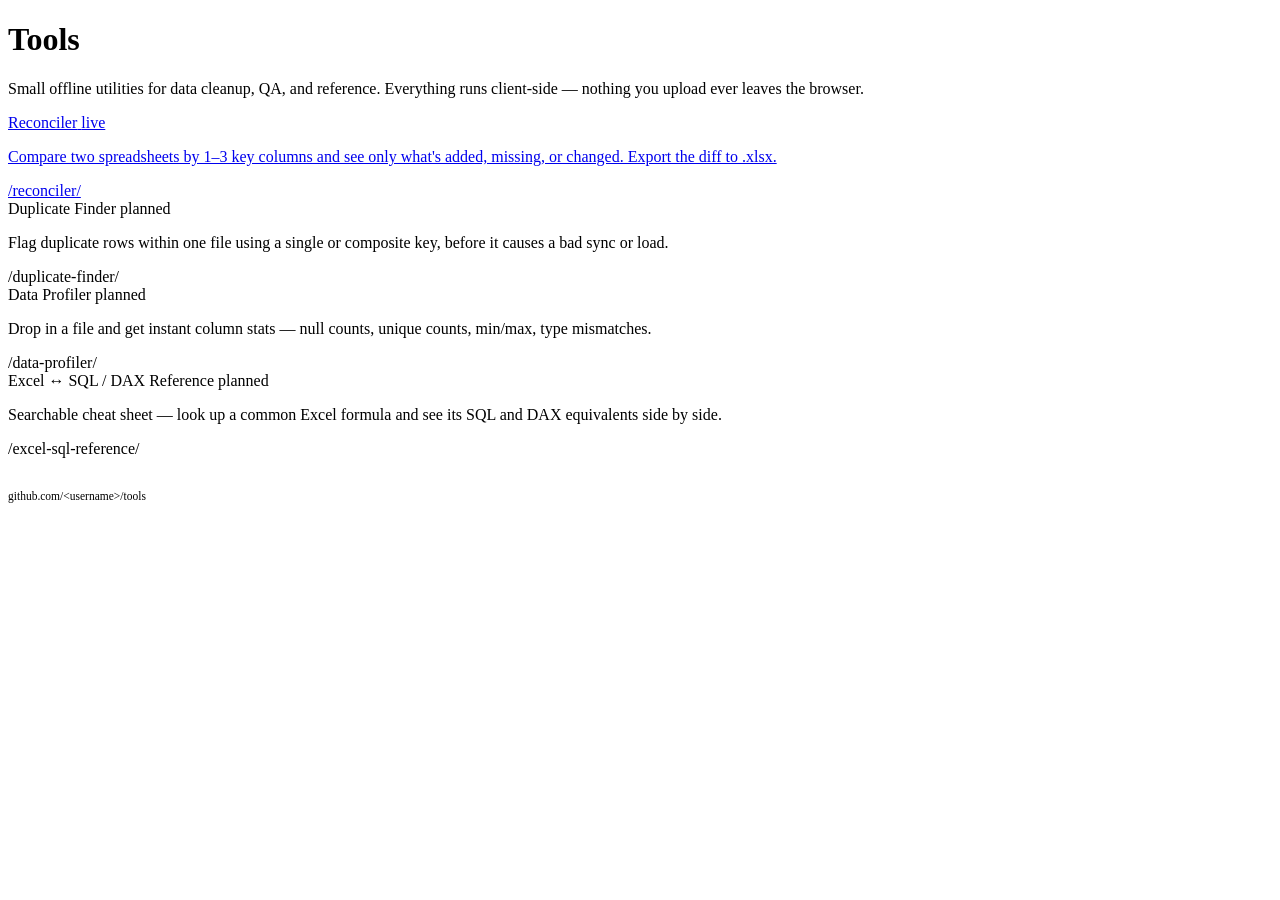
==== index.html @ feb7e358 "Add files via upload" ====
<!DOCTYPE html>
<html lang="en">
<head>
<meta charset="UTF-8">
<meta name="viewport" content="width=device-width, initial-scale=1.0">
<title>Tools</title>
<link rel="stylesheet" href="assets/shared.css">
<style>
  /* Landing-page-only tweaks */
  .footnote { margin-top: 2rem; color: var(--text-faint); font-size: 11.5px; font-family: var(--mono); }
</style>
</head>
<body>
<div class="app">
  <div class="hub-header">
    <h1>Tools</h1>
    <p class="subtitle">Small offline utilities for data cleanup, QA, and reference. Everything runs client-side — nothing you upload ever leaves the browser.</p>
  </div>

  <div class="tool-grid">

    <a class="tool-card" href="reconciler/">
      <div class="tool-card-top">
        <span class="tool-card-name">Reconciler</span>
        <span class="status-dot live">live</span>
      </div>
      <p class="tool-card-desc">Compare two spreadsheets by 1–3 key columns and see only what's added, missing, or changed. Export the diff to .xlsx.</p>
      <span class="tool-card-path">/reconciler/</span>
    </a>

    <div class="tool-card planned">
      <div class="tool-card-top">
        <span class="tool-card-name">Duplicate Finder</span>
        <span class="status-dot">planned</span>
      </div>
      <p class="tool-card-desc">Flag duplicate rows within one file using a single or composite key, before it causes a bad sync or load.</p>
      <span class="tool-card-path">/duplicate-finder/</span>
    </div>

    <div class="tool-card planned">
      <div class="tool-card-top">
        <span class="tool-card-name">Data Profiler</span>
        <span class="status-dot">planned</span>
      </div>
      <p class="tool-card-desc">Drop in a file and get instant column stats — null counts, unique counts, min/max, type mismatches.</p>
      <span class="tool-card-path">/data-profiler/</span>
    </div>

    <div class="tool-card planned">
      <div class="tool-card-top">
        <span class="tool-card-name">Excel ↔ SQL / DAX Reference</span>
        <span class="status-dot">planned</span>
      </div>
      <p class="tool-card-desc">Searchable cheat sheet — look up a common Excel formula and see its SQL and DAX equivalents side by side.</p>
      <span class="tool-card-path">/excel-sql-reference/</span>
    </div>

  </div>

  <p class="footnote">github.com/&lt;username&gt;/tools</p>
</div>
</body>
</html>
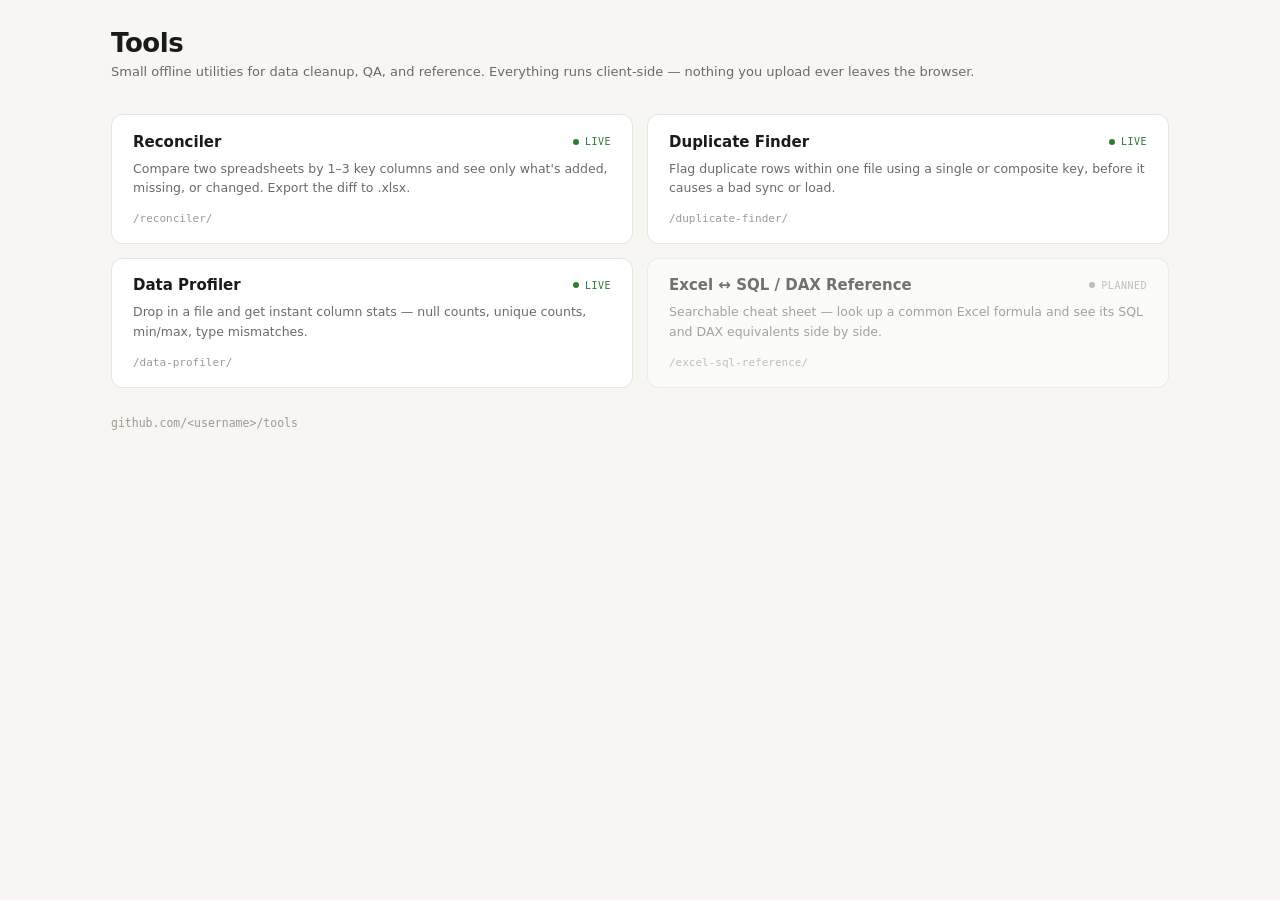
==== commit 7869a71d: "Update index.html" ====
--- a/index.html
+++ b/index.html
@@ -28,23 +28,23 @@
       <span class="tool-card-path">/reconciler/</span>
     </a>
 
-    <div class="tool-card planned">
+    <a class="tool-card" href="duplicate-finder/">
       <div class="tool-card-top">
         <span class="tool-card-name">Duplicate Finder</span>
-        <span class="status-dot">planned</span>
+        <span class="status-dot live">live</span>
       </div>
       <p class="tool-card-desc">Flag duplicate rows within one file using a single or composite key, before it causes a bad sync or load.</p>
       <span class="tool-card-path">/duplicate-finder/</span>
-    </div>
+    </a>
 
-    <div class="tool-card planned">
+    <a class="tool-card" href="data-profiler/">
       <div class="tool-card-top">
         <span class="tool-card-name">Data Profiler</span>
-        <span class="status-dot">planned</span>
+        <span class="status-dot live">live</span>
       </div>
       <p class="tool-card-desc">Drop in a file and get instant column stats — null counts, unique counts, min/max, type mismatches.</p>
       <span class="tool-card-path">/data-profiler/</span>
-    </div>
+    </a>
 
     <div class="tool-card planned">
       <div class="tool-card-top">
--- a/assets/shared.css
+++ b/assets/shared.css
@@ -0,0 +1,311 @@
+/* ============================================================
+   tools/assets/shared.css
+   Shared tokens + components for the whole "tools" hub.
+   Every tool page includes this, then adds only what's unique
+   to that tool in its own <style> block.
+   ============================================================ */
+
+*, *::before, *::after { box-sizing: border-box; margin: 0; padding: 0; }
+
+:root {
+  --bg: #f7f6f3;
+  --surface: #ffffff;
+  --surface2: #f1f0ec;
+  --border: rgba(0,0,0,0.10);
+  --border-strong: rgba(0,0,0,0.18);
+  --text: #1a1a18;
+  --text-muted: #6b6b66;
+  --text-faint: #9c9a93;
+  --accent: #1a1a18;
+
+  --added: #e8f5e9;
+  --added-border: #81c784;
+  --added-text: #2e7d32;
+  --removed: #fce4ec;
+  --removed-border: #e57373;
+  --removed-text: #c62828;
+  --changed: #fff8e1;
+  --changed-border: #ffb74d;
+  --changed-text: #e65100;
+
+  --live-dot: #2e7d32;
+  --planned-dot: var(--text-faint);
+
+  --radius: 8px;
+  --radius-lg: 12px;
+  --mono: ui-monospace, "SF Mono", "Cascadia Code", Consolas, monospace;
+
+  font-size: 14px;
+  font-family: system-ui, -apple-system, sans-serif;
+}
+
+@media (prefers-color-scheme: dark) {
+  :root {
+    --bg: #1c1c1a;
+    --surface: #242422;
+    --surface2: #2e2e2c;
+    --border: rgba(255,255,255,0.10);
+    --border-strong: rgba(255,255,255,0.18);
+    --text: #e8e6df;
+    --text-muted: #a09e97;
+    --text-faint: #6b6966;
+    --accent: #e8e6df;
+
+    --added: #1b3a1f;
+    --added-border: #4caf50;
+    --added-text: #81c784;
+    --removed: #3a1b1f;
+    --removed-border: #ef5350;
+    --removed-text: #ef9a9a;
+    --changed: #3a2f10;
+    --changed-border: #ffa726;
+    --changed-text: #ffcc02;
+
+    --live-dot: #81c784;
+    --planned-dot: var(--text-faint);
+  }
+}
+
+body { background: var(--bg); color: var(--text); min-height: 100vh; }
+.app { max-width: 1100px; margin: 0 auto; padding: 2rem 1.5rem; }
+
+a { color: inherit; }
+
+/* ── Hub nav — sits atop every tool page, links back to the index ── */
+.hub-nav {
+  max-width: 1100px;
+  margin: 0 auto;
+  padding: 14px 1.5rem 0;
+  display: flex;
+  align-items: center;
+  gap: 8px;
+  font-family: var(--mono);
+  font-size: 12px;
+  color: var(--text-faint);
+}
+.hub-nav a { text-decoration: none; color: var(--text-muted); }
+.hub-nav a:hover { color: var(--text); }
+.hub-nav .sep { color: var(--border-strong); }
+.hub-nav .current { color: var(--text); }
+
+/* ── Page header ── */
+header.tool-header { margin-bottom: 2.5rem; }
+header.tool-header h1 { font-size: 22px; font-weight: 600; letter-spacing: -0.3px; }
+header.tool-header .subtitle { color: var(--text-muted); margin-top: 4px; font-size: 13px; }
+
+/* ── Upload / drop zones ── */
+.upload-grid { display: grid; grid-template-columns: 1fr 1fr; gap: 16px; margin-bottom: 1.5rem; }
+.upload-grid.single { grid-template-columns: 1fr; max-width: 460px; }
+
+.drop-zone {
+  border: 1.5px dashed var(--border-strong);
+  border-radius: var(--radius-lg);
+  padding: 2rem 1.5rem;
+  text-align: center;
+  cursor: pointer;
+  transition: background 0.15s, border-color 0.15s;
+  background: var(--surface);
+  position: relative;
+}
+.drop-zone:hover, .drop-zone.drag-over { background: var(--surface2); border-color: var(--accent); }
+.drop-zone input[type=file] { position: absolute; inset: 0; opacity: 0; cursor: pointer; width: 100%; height: 100%; }
+.drop-icon { font-size: 28px; margin-bottom: 8px; opacity: 0.5; }
+.drop-label { font-weight: 500; font-size: 13px; }
+.drop-sub { color: var(--text-faint); font-size: 12px; margin-top: 4px; }
+.drop-zone.loaded { border-style: solid; border-color: var(--border-strong); }
+
+/* ── Config panel (key columns, options, etc.) ── */
+.config-panel {
+  background: var(--surface);
+  border: 0.5px solid var(--border);
+  border-radius: var(--radius-lg);
+  padding: 1.25rem 1.5rem;
+  margin-bottom: 1.5rem;
+}
+.config-panel-header {
+  display: flex;
+  align-items: center;
+  justify-content: space-between;
+  margin-bottom: 1rem;
+}
+.config-panel-title { font-size: 13px; font-weight: 600; }
+.segmented-btns { display: flex; gap: 6px; }
+.segmented-btn {
+  background: var(--surface2);
+  border: 0.5px solid var(--border-strong);
+  border-radius: 6px;
+  padding: 4px 12px;
+  font-size: 12px;
+  cursor: pointer;
+  color: var(--text-muted);
+  transition: background 0.1s;
+}
+.segmented-btn.active { background: var(--accent); color: var(--bg); border-color: var(--accent); }
+
+.config-rows { display: flex; flex-direction: column; gap: 10px; }
+.config-row {
+  display: grid;
+  grid-template-columns: 20px 1fr 1fr;
+  gap: 14px;
+  align-items: center;
+}
+.config-row-num { font-size: 11px; font-weight: 600; color: var(--text-faint); text-align: center; }
+.config-row.hidden { display: none; }
+
+.field { display: flex; flex-direction: column; gap: 5px; }
+.field label { font-size: 11px; font-weight: 500; color: var(--text-muted); text-transform: uppercase; letter-spacing: 0.5px; }
+.field select, .field input[type=text], .field input[type=number] {
+  background: var(--surface2);
+  border: 1px solid var(--border-strong);
+  border-radius: var(--radius);
+  padding: 7px 10px;
+  color: var(--text);
+  font-size: 13px;
+}
+.field select { cursor: pointer; }
+
+/* ── Buttons ── */
+.run-row { display: flex; justify-content: flex-end; margin-bottom: 1.5rem; }
+.btn-primary {
+  background: var(--accent);
+  color: var(--bg);
+  border: none;
+  border-radius: var(--radius);
+  padding: 9px 26px;
+  font-size: 13px;
+  font-weight: 600;
+  cursor: pointer;
+  transition: opacity 0.15s;
+}
+.btn-primary:hover { opacity: 0.85; }
+.btn-primary:disabled { opacity: 0.35; cursor: not-allowed; }
+
+/* ── Summary stat cards ── */
+.summary-grid { display: grid; grid-template-columns: repeat(3, 1fr); gap: 12px; margin-bottom: 1.5rem; }
+.summary-grid.cols-2 { grid-template-columns: repeat(2, 1fr); }
+.summary-grid.cols-4 { grid-template-columns: repeat(4, 1fr); }
+.stat-card { background: var(--surface); border: 0.5px solid var(--border); border-radius: var(--radius); padding: 14px 16px; }
+.stat-label { font-size: 11px; font-weight: 500; color: var(--text-muted); text-transform: uppercase; letter-spacing: 0.5px; margin-bottom: 4px; }
+.stat-value { font-size: 24px; font-weight: 600; }
+.stat-value.added { color: var(--added-text); }
+.stat-value.removed { color: var(--removed-text); }
+.stat-value.changed { color: var(--changed-text); }
+
+/* ── Badges ── */
+.badge { font-size: 11px; font-weight: 600; padding: 2px 8px; border-radius: 20px; }
+.badge.added { background: var(--added); color: var(--added-text); border: 1px solid var(--added-border); }
+.badge.removed { background: var(--removed); color: var(--removed-text); border: 1px solid var(--removed-border); }
+.badge.changed { background: var(--changed); color: var(--changed-text); border: 1px solid var(--changed-border); }
+
+/* ── Tables ── */
+.table-wrap { overflow-x: auto; border-radius: var(--radius); border: 0.5px solid var(--border); }
+table { width: 100%; border-collapse: collapse; font-size: 12.5px; }
+th {
+  background: var(--surface2);
+  padding: 8px 12px;
+  text-align: left;
+  font-size: 11px;
+  font-weight: 600;
+  color: var(--text-muted);
+  text-transform: uppercase;
+  letter-spacing: 0.4px;
+  border-bottom: 0.5px solid var(--border);
+  white-space: nowrap;
+  position: sticky;
+  top: 0;
+}
+th.key-col { color: var(--text); }
+td {
+  padding: 7px 12px;
+  border-bottom: 0.5px solid var(--border);
+  vertical-align: top;
+  max-width: 240px;
+  overflow: hidden;
+  text-overflow: ellipsis;
+  white-space: nowrap;
+}
+tr:last-child td { border-bottom: none; }
+tr.row-added td { background: var(--added); }
+tr.row-removed td { background: var(--removed); }
+.cell-old { color: var(--removed-text); text-decoration: line-through; font-size: 11px; display: block; }
+.cell-new { color: var(--changed-text); font-weight: 500; }
+
+/* ── Toolbar (filters + export) ── */
+.toolbar { display: flex; gap: 10px; align-items: center; margin-bottom: 1.5rem; flex-wrap: wrap; }
+.filter-btn {
+  background: var(--surface);
+  border: 0.5px solid var(--border-strong);
+  border-radius: 6px;
+  padding: 5px 12px;
+  font-size: 12px;
+  cursor: pointer;
+  color: var(--text-muted);
+  transition: background 0.1s;
+}
+.filter-btn.active { background: var(--accent); color: var(--bg); border-color: var(--accent); }
+.filter-btn:hover:not(.active) { background: var(--surface2); }
+.btn-secondary {
+  background: var(--surface);
+  border: 0.5px solid var(--border-strong);
+  border-radius: 6px;
+  padding: 5px 14px;
+  font-size: 12px;
+  cursor: pointer;
+  color: var(--text);
+  font-weight: 500;
+  transition: background 0.1s;
+}
+.btn-secondary:hover { background: var(--surface2); }
+.btn-secondary.push-right { margin-left: auto; }
+
+/* ── States ── */
+.empty-state { text-align: center; padding: 3rem; color: var(--text-faint); font-size: 13px; }
+.results { display: none; }
+.results.visible { display: block; }
+.error-banner {
+  background: var(--removed);
+  border: 1px solid var(--removed-border);
+  border-radius: var(--radius);
+  color: var(--removed-text);
+  padding: 10px 14px;
+  font-size: 13px;
+  margin-bottom: 1rem;
+  display: none;
+}
+
+/* ── Landing page: card grid ── */
+.hub-header { margin-bottom: 2.5rem; }
+.hub-header h1 { font-size: 26px; font-weight: 600; letter-spacing: -0.4px; }
+.hub-header .subtitle { color: var(--text-muted); margin-top: 6px; font-size: 13px; }
+
+.tool-grid { display: grid; grid-template-columns: repeat(2, 1fr); gap: 14px; }
+.tool-card {
+  display: block;
+  text-decoration: none;
+  background: var(--surface);
+  border: 0.5px solid var(--border);
+  border-radius: var(--radius-lg);
+  padding: 1.25rem 1.5rem;
+  transition: border-color 0.15s, transform 0.1s;
+}
+.tool-card:not(.planned):hover { border-color: var(--border-strong); transform: translateY(-1px); }
+.tool-card.planned { cursor: default; opacity: 0.6; }
+
+.tool-card-top { display: flex; align-items: center; justify-content: space-between; margin-bottom: 8px; }
+.tool-card-name { font-size: 15px; font-weight: 600; }
+.status-dot { display: inline-flex; align-items: center; gap: 6px; font-family: var(--mono); font-size: 10px; color: var(--text-faint); text-transform: uppercase; letter-spacing: 0.5px; }
+.status-dot::before { content: ''; width: 6px; height: 6px; border-radius: 50%; background: var(--planned-dot); }
+.status-dot.live::before { background: var(--live-dot); }
+.status-dot.live { color: var(--live-dot); }
+
+.tool-card-desc { color: var(--text-muted); font-size: 12.5px; line-height: 1.55; margin-bottom: 12px; }
+.tool-card-path { font-family: var(--mono); font-size: 11px; color: var(--text-faint); }
+
+@media (max-width: 620px) {
+  .upload-grid { grid-template-columns: 1fr; }
+  .summary-grid { grid-template-columns: 1fr; }
+  .summary-grid.cols-4 { grid-template-columns: repeat(2, 1fr); }
+  .config-row { grid-template-columns: 20px 1fr; grid-template-rows: auto auto; }
+  .config-row > .field:last-child { grid-column: 2; }
+  .tool-grid { grid-template-columns: 1fr; }
+}
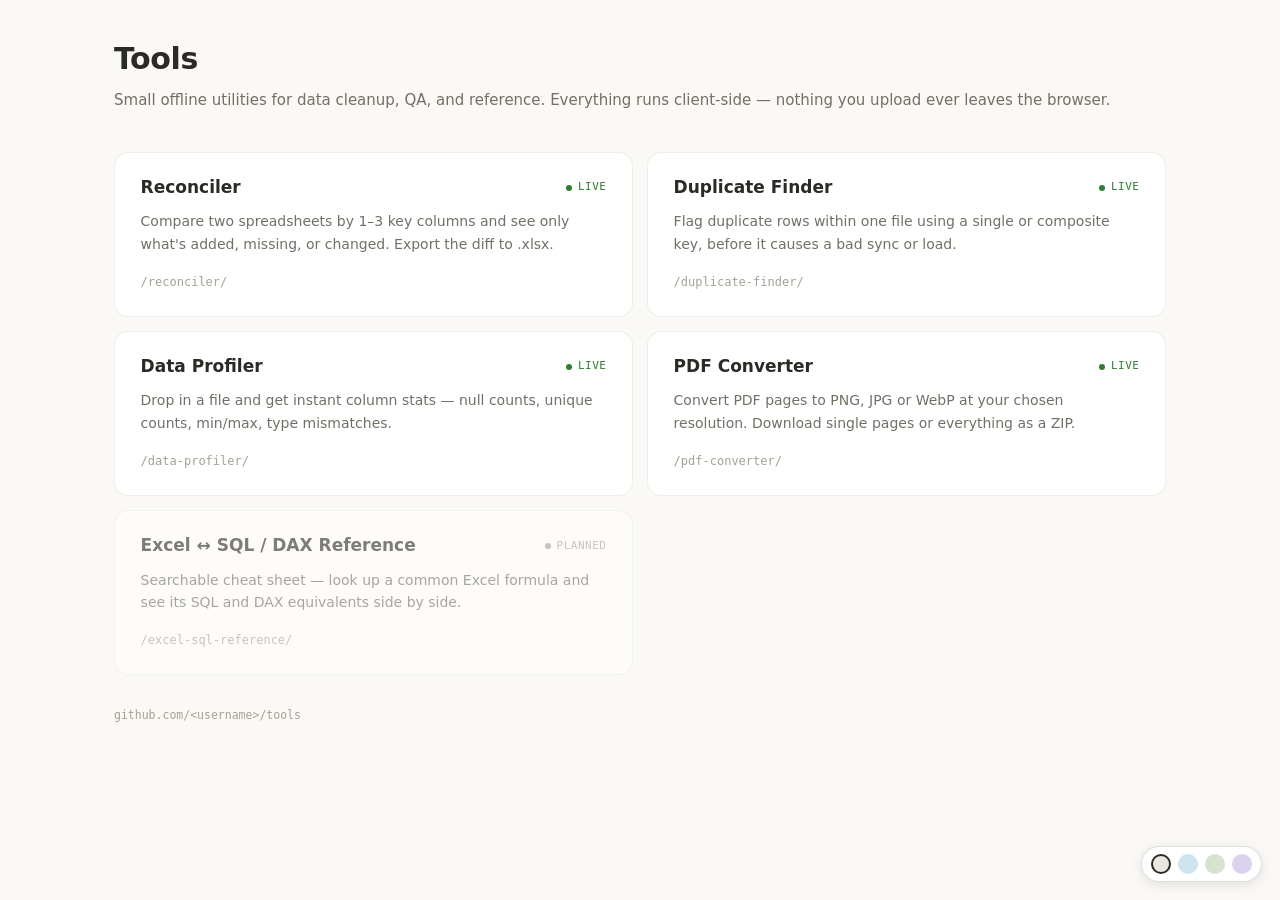
==== commit e5261b79: "Add PDF Converter tool Co-Authored-By: Claude Sonnet 5.5 <noreply@anthropic.com>" ====
--- a/index.html
+++ b/index.html
@@ -4,6 +4,7 @@
 <meta charset="UTF-8">
 <meta name="viewport" content="width=device-width, initial-scale=1.0">
 <title>Tools</title>
+<script>(function(){try{var t=localStorage.getItem('tools-theme');if(t&&t!=='default')document.documentElement.setAttribute('data-theme',t);}catch(e){}})();</script>
 <link rel="stylesheet" href="assets/shared.css">
 <style>
   /* Landing-page-only tweaks */
@@ -46,6 +47,15 @@
       <span class="tool-card-path">/data-profiler/</span>
     </a>
 
+    <a class="tool-card" href="pdf-converter/">
+      <div class="tool-card-top">
+        <span class="tool-card-name">PDF Converter</span>
+        <span class="status-dot live">live</span>
+      </div>
+      <p class="tool-card-desc">Convert PDF pages to PNG, JPG or WebP at your chosen resolution. Download single pages or everything as a ZIP.</p>
+      <span class="tool-card-path">/pdf-converter/</span>
+    </a>
+
     <div class="tool-card planned">
       <div class="tool-card-top">
         <span class="tool-card-name">Excel ↔ SQL / DAX Reference</span>
@@ -59,5 +69,7 @@
 
   <p class="footnote">github.com/&lt;username&gt;/tools</p>
 </div>
+<script src="assets/shared.js"></script>
+<script>TOOLS.initThemeSwitcher();</script>
 </body>
 </html>
--- a/assets/shared.css
+++ b/assets/shared.css
@@ -3,20 +3,27 @@
    Shared tokens + components for the whole "tools" hub.
    Every tool page includes this, then adds only what's unique
    to that tool in its own <style> block.
+
+   Theming: default palette lives on :root. Alternates live under
+   [data-theme="sky"|"sage"|"dusk"]. TOOLS.initThemeSwitcher() (in
+   shared.js) sets the data-theme attribute and remembers the
+   choice in localStorage across pages.
    ============================================================ */
 
 *, *::before, *::after { box-sizing: border-box; margin: 0; padding: 0; }
 
 :root {
-  --bg: #f7f6f3;
+  /* ── Default: soft warm neutral ── */
+  --bg: #faf9f6;
   --surface: #ffffff;
-  --surface2: #f1f0ec;
-  --border: rgba(0,0,0,0.10);
-  --border-strong: rgba(0,0,0,0.18);
-  --text: #1a1a18;
-  --text-muted: #6b6b66;
-  --text-faint: #9c9a93;
-  --accent: #1a1a18;
+  --surface2: #f4f2ed;
+  --border: rgba(40,38,32,0.08);
+  --border-strong: rgba(40,38,32,0.15);
+  --text: #2b2a26;
+  --text-muted: #726f66;
+  --text-faint: #a5a196;
+  --accent: #3d3a33;
+  --accent-text: #ffffff;
 
   --added: #e8f5e9;
   --added-border: #81c784;
@@ -26,30 +33,75 @@
   --removed-text: #c62828;
   --changed: #fff8e1;
   --changed-border: #ffb74d;
-  --changed-text: #e65100;
+  --changed-text: #b8600a;
 
   --live-dot: #2e7d32;
   --planned-dot: var(--text-faint);
 
-  --radius: 8px;
-  --radius-lg: 12px;
+  --radius: 9px;
+  --radius-lg: 14px;
   --mono: ui-monospace, "SF Mono", "Cascadia Code", Consolas, monospace;
 
-  font-size: 14px;
+  font-size: 16px;
   font-family: system-ui, -apple-system, sans-serif;
 }
 
+/* ── Sky: cool, airy blue ── */
+[data-theme="sky"] {
+  --bg: #f4f8fb;
+  --surface: #ffffff;
+  --surface2: #e9f1f7;
+  --border: rgba(29,64,97,0.08);
+  --border-strong: rgba(29,64,97,0.16);
+  --text: #1f3141;
+  --text-muted: #5c7690;
+  --text-faint: #95abc0;
+  --accent: #2f6690;
+  --accent-text: #ffffff;
+}
+
+/* ── Sage: calm, muted green ── */
+[data-theme="sage"] {
+  --bg: #f6f8f3;
+  --surface: #ffffff;
+  --surface2: #ebf1e6;
+  --border: rgba(45,74,40,0.08);
+  --border-strong: rgba(45,74,40,0.16);
+  --text: #263524;
+  --text-muted: #62795c;
+  --text-faint: #9cae94;
+  --accent: #4d7a52;
+  --accent-text: #ffffff;
+}
+
+/* ── Dusk: soft plum, easy on the eyes at night ── */
+[data-theme="dusk"] {
+  --bg: #f8f6fb;
+  --surface: #ffffff;
+  --surface2: #efeaf5;
+  --border: rgba(60,45,90,0.08);
+  --border-strong: rgba(60,45,90,0.16);
+  --text: #2c2436;
+  --text-muted: #746a8a;
+  --text-faint: #ab9fc2;
+  --accent: #6c5b9c;
+  --accent-text: #ffffff;
+}
+
+/* Dark mode only applies to the default theme — alt themes stay
+   as authored so the picker behaves predictably either way. */
 @media (prefers-color-scheme: dark) {
-  :root {
-    --bg: #1c1c1a;
-    --surface: #242422;
-    --surface2: #2e2e2c;
-    --border: rgba(255,255,255,0.10);
-    --border-strong: rgba(255,255,255,0.18);
-    --text: #e8e6df;
-    --text-muted: #a09e97;
-    --text-faint: #6b6966;
-    --accent: #e8e6df;
+  :root:not([data-theme]), :root[data-theme="default"] {
+    --bg: #1b1b19;
+    --surface: #232321;
+    --surface2: #2d2d2a;
+    --border: rgba(255,255,255,0.09);
+    --border-strong: rgba(255,255,255,0.17);
+    --text: #e9e7e0;
+    --text-muted: #a8a59c;
+    --text-faint: #726f66;
+    --accent: #e9e7e0;
+    --accent-text: #1b1b19;
 
     --added: #1b3a1f;
     --added-border: #4caf50;
@@ -66,8 +118,8 @@
   }
 }
 
-body { background: var(--bg); color: var(--text); min-height: 100vh; }
-.app { max-width: 1100px; margin: 0 auto; padding: 2rem 1.5rem; }
+body { background: var(--bg); color: var(--text); min-height: 100vh; line-height: 1.5; }
+.app { max-width: 1100px; margin: 0 auto; padding: 2.25rem 1.5rem 5rem; }
 
 a { color: inherit; }
 
@@ -75,12 +127,12 @@
 .hub-nav {
   max-width: 1100px;
   margin: 0 auto;
-  padding: 14px 1.5rem 0;
+  padding: 16px 1.5rem 0;
   display: flex;
   align-items: center;
   gap: 8px;
   font-family: var(--mono);
-  font-size: 12px;
+  font-size: 13px;
   color: var(--text-faint);
 }
 .hub-nav a { text-decoration: none; color: var(--text-muted); }
@@ -90,17 +142,17 @@
 
 /* ── Page header ── */
 header.tool-header { margin-bottom: 2.5rem; }
-header.tool-header h1 { font-size: 22px; font-weight: 600; letter-spacing: -0.3px; }
-header.tool-header .subtitle { color: var(--text-muted); margin-top: 4px; font-size: 13px; }
+header.tool-header h1 { font-size: 26px; font-weight: 600; letter-spacing: -0.3px; }
+header.tool-header .subtitle { color: var(--text-muted); margin-top: 6px; font-size: 15px; }
 
 /* ── Upload / drop zones ── */
 .upload-grid { display: grid; grid-template-columns: 1fr 1fr; gap: 16px; margin-bottom: 1.5rem; }
-.upload-grid.single { grid-template-columns: 1fr; max-width: 460px; }
+.upload-grid.single { grid-template-columns: 1fr; max-width: 480px; }
 
 .drop-zone {
   border: 1.5px dashed var(--border-strong);
   border-radius: var(--radius-lg);
-  padding: 2rem 1.5rem;
+  padding: 2.25rem 1.5rem;
   text-align: center;
   cursor: pointer;
   transition: background 0.15s, border-color 0.15s;
@@ -109,9 +161,9 @@
 }
 .drop-zone:hover, .drop-zone.drag-over { background: var(--surface2); border-color: var(--accent); }
 .drop-zone input[type=file] { position: absolute; inset: 0; opacity: 0; cursor: pointer; width: 100%; height: 100%; }
-.drop-icon { font-size: 28px; margin-bottom: 8px; opacity: 0.5; }
-.drop-label { font-weight: 500; font-size: 13px; }
-.drop-sub { color: var(--text-faint); font-size: 12px; margin-top: 4px; }
+.drop-icon { font-size: 30px; margin-bottom: 10px; opacity: 0.5; }
+.drop-label { font-weight: 500; font-size: 15px; }
+.drop-sub { color: var(--text-faint); font-size: 13px; margin-top: 5px; }
 .drop-zone.loaded { border-style: solid; border-color: var(--border-strong); }
 
 /* ── Config panel (key columns, options, etc.) ── */
@@ -119,48 +171,48 @@
   background: var(--surface);
   border: 0.5px solid var(--border);
   border-radius: var(--radius-lg);
-  padding: 1.25rem 1.5rem;
+  padding: 1.4rem 1.6rem;
   margin-bottom: 1.5rem;
 }
 .config-panel-header {
   display: flex;
   align-items: center;
   justify-content: space-between;
-  margin-bottom: 1rem;
-}
-.config-panel-title { font-size: 13px; font-weight: 600; }
+  margin-bottom: 1.1rem;
+}
+.config-panel-title { font-size: 15px; font-weight: 600; }
 .segmented-btns { display: flex; gap: 6px; }
 .segmented-btn {
   background: var(--surface2);
   border: 0.5px solid var(--border-strong);
-  border-radius: 6px;
-  padding: 4px 12px;
-  font-size: 12px;
+  border-radius: 7px;
+  padding: 6px 14px;
+  font-size: 13.5px;
   cursor: pointer;
   color: var(--text-muted);
   transition: background 0.1s;
 }
-.segmented-btn.active { background: var(--accent); color: var(--bg); border-color: var(--accent); }
-
-.config-rows { display: flex; flex-direction: column; gap: 10px; }
+.segmented-btn.active { background: var(--accent); color: var(--accent-text); border-color: var(--accent); }
+
+.config-rows { display: flex; flex-direction: column; gap: 12px; }
 .config-row {
   display: grid;
-  grid-template-columns: 20px 1fr 1fr;
+  grid-template-columns: 22px 1fr 1fr;
   gap: 14px;
   align-items: center;
 }
-.config-row-num { font-size: 11px; font-weight: 600; color: var(--text-faint); text-align: center; }
+.config-row-num { font-size: 12px; font-weight: 600; color: var(--text-faint); text-align: center; }
 .config-row.hidden { display: none; }
 
-.field { display: flex; flex-direction: column; gap: 5px; }
-.field label { font-size: 11px; font-weight: 500; color: var(--text-muted); text-transform: uppercase; letter-spacing: 0.5px; }
+.field { display: flex; flex-direction: column; gap: 6px; }
+.field label { font-size: 12px; font-weight: 500; color: var(--text-muted); text-transform: uppercase; letter-spacing: 0.5px; }
 .field select, .field input[type=text], .field input[type=number] {
   background: var(--surface2);
   border: 1px solid var(--border-strong);
   border-radius: var(--radius);
-  padding: 7px 10px;
+  padding: 9px 11px;
   color: var(--text);
-  font-size: 13px;
+  font-size: 14.5px;
 }
 .field select { cursor: pointer; }
 
@@ -168,11 +220,11 @@
 .run-row { display: flex; justify-content: flex-end; margin-bottom: 1.5rem; }
 .btn-primary {
   background: var(--accent);
-  color: var(--bg);
+  color: var(--accent-text);
   border: none;
   border-radius: var(--radius);
-  padding: 9px 26px;
-  font-size: 13px;
+  padding: 11px 28px;
+  font-size: 14.5px;
   font-weight: 600;
   cursor: pointer;
   transition: opacity 0.15s;
@@ -184,27 +236,28 @@
 .summary-grid { display: grid; grid-template-columns: repeat(3, 1fr); gap: 12px; margin-bottom: 1.5rem; }
 .summary-grid.cols-2 { grid-template-columns: repeat(2, 1fr); }
 .summary-grid.cols-4 { grid-template-columns: repeat(4, 1fr); }
-.stat-card { background: var(--surface); border: 0.5px solid var(--border); border-radius: var(--radius); padding: 14px 16px; }
-.stat-label { font-size: 11px; font-weight: 500; color: var(--text-muted); text-transform: uppercase; letter-spacing: 0.5px; margin-bottom: 4px; }
-.stat-value { font-size: 24px; font-weight: 600; }
+.stat-card { background: var(--surface); border: 0.5px solid var(--border); border-radius: var(--radius); padding: 16px 18px; }
+.stat-label { font-size: 12px; font-weight: 500; color: var(--text-muted); text-transform: uppercase; letter-spacing: 0.5px; margin-bottom: 6px; }
+.stat-value { font-size: 27px; font-weight: 600; }
 .stat-value.added { color: var(--added-text); }
 .stat-value.removed { color: var(--removed-text); }
 .stat-value.changed { color: var(--changed-text); }
 
 /* ── Badges ── */
-.badge { font-size: 11px; font-weight: 600; padding: 2px 8px; border-radius: 20px; }
+.badge { font-size: 12.5px; font-weight: 600; padding: 3px 10px; border-radius: 20px; }
 .badge.added { background: var(--added); color: var(--added-text); border: 1px solid var(--added-border); }
 .badge.removed { background: var(--removed); color: var(--removed-text); border: 1px solid var(--removed-border); }
 .badge.changed { background: var(--changed); color: var(--changed-text); border: 1px solid var(--changed-border); }
+.badge.neutral { background: var(--surface2); color: var(--text-muted); border: 1px solid var(--border-strong); }
 
 /* ── Tables ── */
 .table-wrap { overflow-x: auto; border-radius: var(--radius); border: 0.5px solid var(--border); }
-table { width: 100%; border-collapse: collapse; font-size: 12.5px; }
+table { width: 100%; border-collapse: collapse; font-size: 14px; }
 th {
   background: var(--surface2);
-  padding: 8px 12px;
+  padding: 10px 14px;
   text-align: left;
-  font-size: 11px;
+  font-size: 12.5px;
   font-weight: 600;
   color: var(--text-muted);
   text-transform: uppercase;
@@ -216,10 +269,10 @@
 }
 th.key-col { color: var(--text); }
 td {
-  padding: 7px 12px;
+  padding: 9px 14px;
   border-bottom: 0.5px solid var(--border);
   vertical-align: top;
-  max-width: 240px;
+  max-width: 260px;
   overflow: hidden;
   text-overflow: ellipsis;
   white-space: nowrap;
@@ -227,7 +280,7 @@
 tr:last-child td { border-bottom: none; }
 tr.row-added td { background: var(--added); }
 tr.row-removed td { background: var(--removed); }
-.cell-old { color: var(--removed-text); text-decoration: line-through; font-size: 11px; display: block; }
+.cell-old { color: var(--removed-text); text-decoration: line-through; font-size: 12.5px; display: block; }
 .cell-new { color: var(--changed-text); font-weight: 500; }
 
 /* ── Toolbar (filters + export) ── */
@@ -235,21 +288,21 @@
 .filter-btn {
   background: var(--surface);
   border: 0.5px solid var(--border-strong);
-  border-radius: 6px;
-  padding: 5px 12px;
-  font-size: 12px;
+  border-radius: 7px;
+  padding: 7px 14px;
+  font-size: 13.5px;
   cursor: pointer;
   color: var(--text-muted);
   transition: background 0.1s;
 }
-.filter-btn.active { background: var(--accent); color: var(--bg); border-color: var(--accent); }
+.filter-btn.active { background: var(--accent); color: var(--accent-text); border-color: var(--accent); }
 .filter-btn:hover:not(.active) { background: var(--surface2); }
 .btn-secondary {
   background: var(--surface);
   border: 0.5px solid var(--border-strong);
-  border-radius: 6px;
-  padding: 5px 14px;
-  font-size: 12px;
+  border-radius: 7px;
+  padding: 7px 16px;
+  font-size: 13.5px;
   cursor: pointer;
   color: var(--text);
   font-weight: 500;
@@ -259,7 +312,7 @@
 .btn-secondary.push-right { margin-left: auto; }
 
 /* ── States ── */
-.empty-state { text-align: center; padding: 3rem; color: var(--text-faint); font-size: 13px; }
+.empty-state { text-align: center; padding: 3.5rem; color: var(--text-faint); font-size: 14.5px; }
 .results { display: none; }
 .results.visible { display: block; }
 .error-banner {
@@ -267,16 +320,16 @@
   border: 1px solid var(--removed-border);
   border-radius: var(--radius);
   color: var(--removed-text);
-  padding: 10px 14px;
-  font-size: 13px;
+  padding: 12px 16px;
+  font-size: 14.5px;
   margin-bottom: 1rem;
   display: none;
 }
 
 /* ── Landing page: card grid ── */
 .hub-header { margin-bottom: 2.5rem; }
-.hub-header h1 { font-size: 26px; font-weight: 600; letter-spacing: -0.4px; }
-.hub-header .subtitle { color: var(--text-muted); margin-top: 6px; font-size: 13px; }
+.hub-header h1 { font-size: 30px; font-weight: 600; letter-spacing: -0.4px; }
+.hub-header .subtitle { color: var(--text-muted); margin-top: 8px; font-size: 15px; }
 
 .tool-grid { display: grid; grid-template-columns: repeat(2, 1fr); gap: 14px; }
 .tool-card {
@@ -285,27 +338,52 @@
   background: var(--surface);
   border: 0.5px solid var(--border);
   border-radius: var(--radius-lg);
-  padding: 1.25rem 1.5rem;
+  padding: 1.4rem 1.6rem;
   transition: border-color 0.15s, transform 0.1s;
 }
 .tool-card:not(.planned):hover { border-color: var(--border-strong); transform: translateY(-1px); }
 .tool-card.planned { cursor: default; opacity: 0.6; }
 
-.tool-card-top { display: flex; align-items: center; justify-content: space-between; margin-bottom: 8px; }
-.tool-card-name { font-size: 15px; font-weight: 600; }
-.status-dot { display: inline-flex; align-items: center; gap: 6px; font-family: var(--mono); font-size: 10px; color: var(--text-faint); text-transform: uppercase; letter-spacing: 0.5px; }
+.tool-card-top { display: flex; align-items: center; justify-content: space-between; margin-bottom: 10px; }
+.tool-card-name { font-size: 17px; font-weight: 600; }
+.status-dot { display: inline-flex; align-items: center; gap: 6px; font-family: var(--mono); font-size: 11px; color: var(--text-faint); text-transform: uppercase; letter-spacing: 0.5px; }
 .status-dot::before { content: ''; width: 6px; height: 6px; border-radius: 50%; background: var(--planned-dot); }
 .status-dot.live::before { background: var(--live-dot); }
 .status-dot.live { color: var(--live-dot); }
 
-.tool-card-desc { color: var(--text-muted); font-size: 12.5px; line-height: 1.55; margin-bottom: 12px; }
-.tool-card-path { font-family: var(--mono); font-size: 11px; color: var(--text-faint); }
+.tool-card-desc { color: var(--text-muted); font-size: 14px; line-height: 1.6; margin-bottom: 14px; }
+.tool-card-path { font-family: var(--mono); font-size: 12px; color: var(--text-faint); }
+
+/* ── Theme switcher (injected by TOOLS.initThemeSwitcher) ── */
+.theme-switcher {
+  position: fixed;
+  bottom: 18px;
+  right: 18px;
+  display: flex;
+  gap: 7px;
+  align-items: center;
+  background: var(--surface);
+  border: 0.5px solid var(--border-strong);
+  border-radius: 22px;
+  padding: 7px 9px;
+  box-shadow: 0 3px 12px rgba(0,0,0,0.10);
+  z-index: 100;
+}
+.theme-swatch {
+  width: 20px;
+  height: 20px;
+  border-radius: 50%;
+  cursor: pointer;
+  border: 2px solid transparent;
+  padding: 0;
+}
+.theme-swatch.active { border-color: var(--text); }
 
 @media (max-width: 620px) {
   .upload-grid { grid-template-columns: 1fr; }
   .summary-grid { grid-template-columns: 1fr; }
   .summary-grid.cols-4 { grid-template-columns: repeat(2, 1fr); }
-  .config-row { grid-template-columns: 20px 1fr; grid-template-rows: auto auto; }
+  .config-row { grid-template-columns: 22px 1fr; grid-template-rows: auto auto; }
   .config-row > .field:last-child { grid-column: 2; }
   .tool-grid { grid-template-columns: 1fr; }
 }
